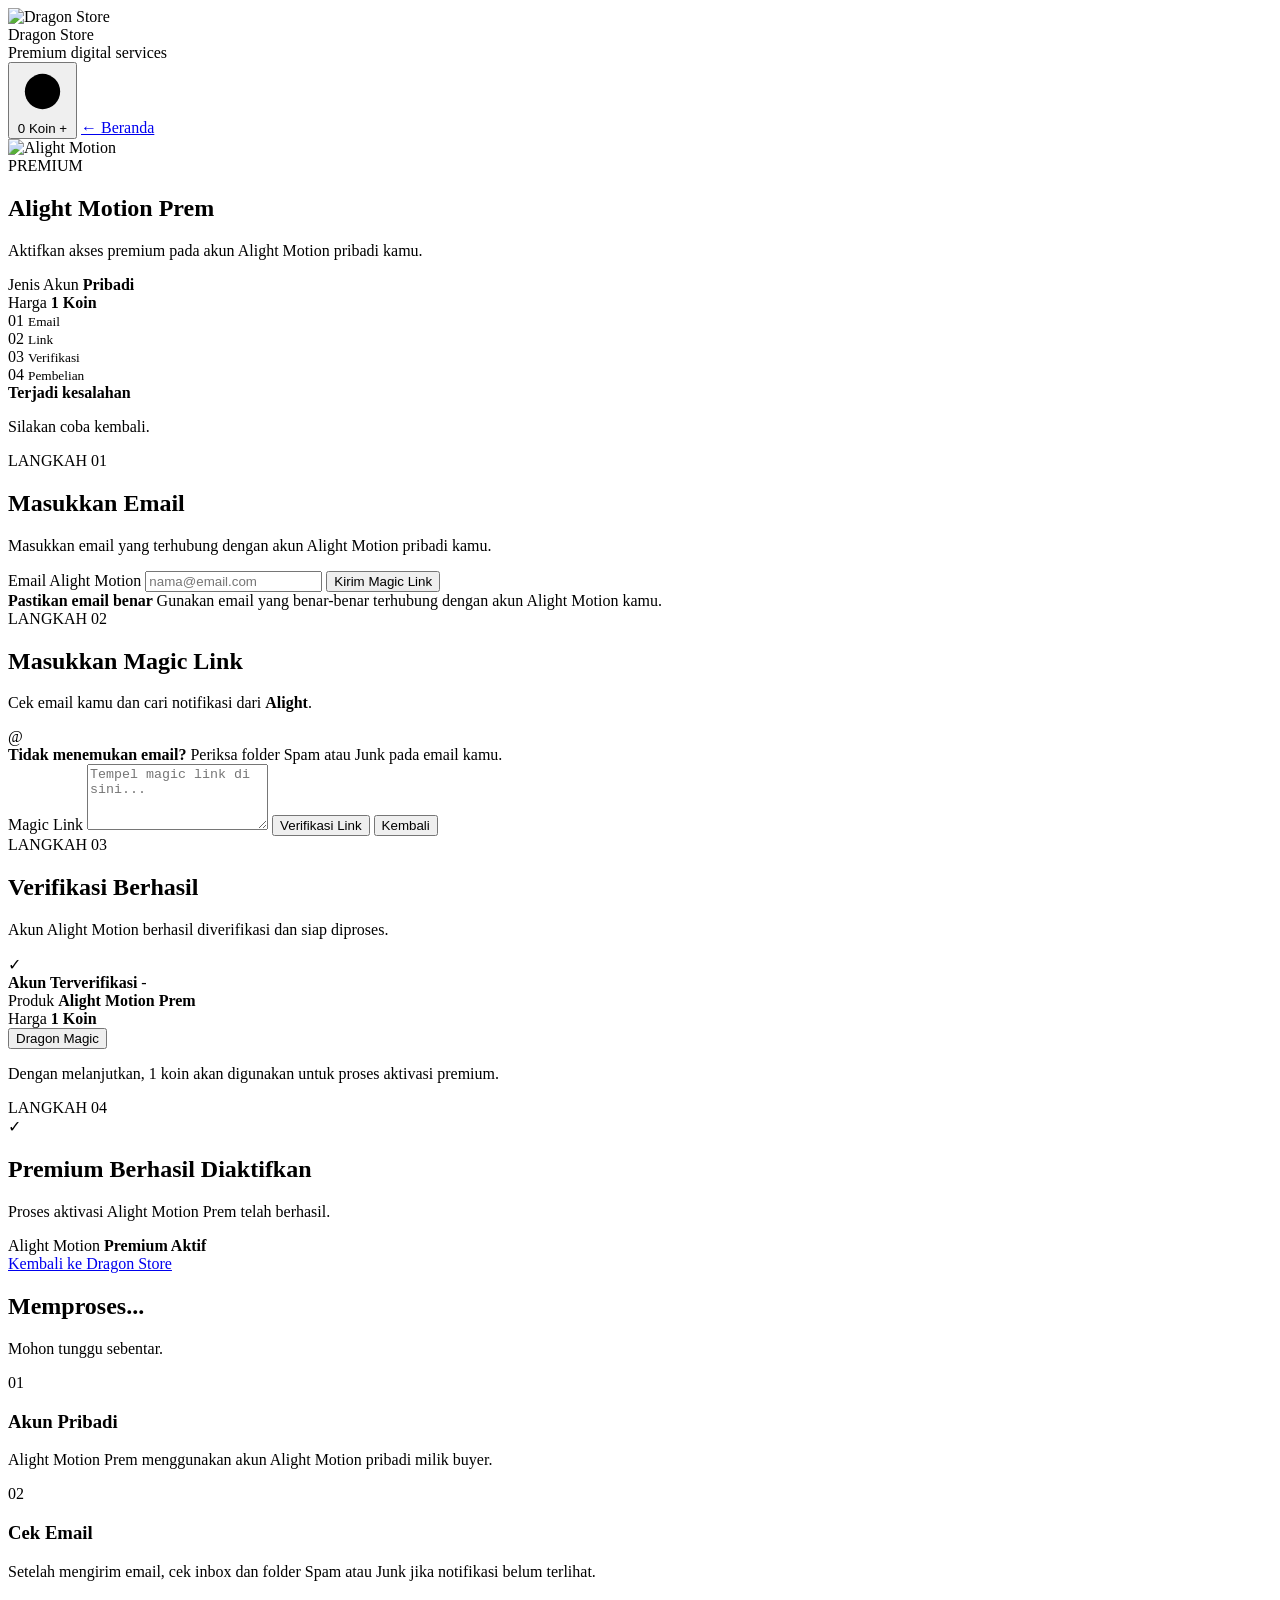
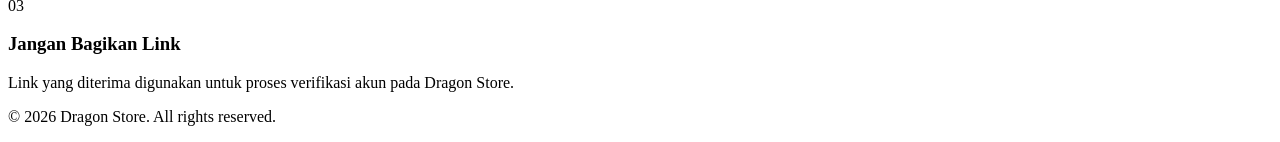
==== index/alight-motion.html @ 402cc70d "Rename alight-motion.html to index/alight-motion.html" ====
<!DOCTYPE html>
<html lang="id">

<head>
  <meta charset="UTF-8">

  <meta
    name="viewport"
    content="width=device-width, initial-scale=1.0"
  >

  <title>Alight Motion Prem - Dragon Store</title>

  <link
    rel="stylesheet"
    href="../css/am.css"
  >
</head>

<body>

<!-- =========================
     NAVBAR
========================== -->

<header class="navbar">

  <div class="brand">

    <img
      src="../assets/logo.jpg"
      alt="Dragon Store"
      class="brand-logo"
    >

    <div>

      <div class="brand-name">
        Dragon Store
      </div>

      <div class="brand-subtitle">
        Premium digital services
      </div>

    </div>

  </div>


  <div class="nav-actions">

    <!-- COIN BALANCE -->

    <button
      class="coin-pill"
      id="openTopup"
      type="button"
    >

      <svg
        class="icon coin-icon"
        viewBox="0 0 24 24"
        aria-hidden="true"
      >

        <circle
          cx="12"
          cy="12"
          r="8"
        ></circle>

        <path
          d="M9.5 9.5c.4-1 1.4-1.5 2.6-1.5
             1.4 0 2.4.7 2.4 1.8
             0 1.2-1.1 1.7-2.5 1.9
             -1.3.2-2.5.7-2.5 1.9
             0 1.1 1 1.9 2.5 1.9
             1.2 0 2.2-.5 2.6-1.5"
        ></path>

        <path
          d="M12 6.8v10.4"
        ></path>

      </svg>


      <span id="coinBalance">
        0
      </span>


      <span class="coin-label">
        Koin
      </span>


      <span class="plus">
        +
      </span>

    </button>


    <!-- KEMBALI KE BERANDA -->

    <a
      href="../index.html"
      class="history-nav-btn"
    >
      ← Beranda
    </a>

  </div>

</header>


<!-- =========================
     MAIN
========================== -->

<main class="am-page">


  <!-- =========================
       PRODUCT HEADER
  ========================== -->

  <section class="am-hero">

    <div class="am-product-icon">

      <img
        src="../assets/am.jpg"
        alt="Alight Motion"
      >

    </div>


    <span class="eyebrow">
      PREMIUM
    </span>


    <h1>
      Alight Motion Prem
    </h1>


    <p>
      Aktifkan akses premium pada
      akun Alight Motion pribadi kamu.
    </p>


    <div class="am-product-info">

      <div>

        <span>
          Jenis Akun
        </span>

        <strong>
          Pribadi
        </strong>

      </div>


      <div>

        <span>
          Harga
        </span>

        <strong>
          1 Koin
        </strong>

      </div>

    </div>

  </section>


  <!-- =========================
       PURCHASE FLOW
  ========================== -->

  <section class="am-card">


    <!-- STEP INDICATOR -->

    <div class="am-steps">

      <div
        class="am-step active"
        id="indicatorEmail"
      >

        <span>
          01
        </span>

        <small>
          Email
        </small>

      </div>


      <div
        class="am-step"
        id="indicatorLink"
      >

        <span>
          02
        </span>

        <small>
          Link
        </small>

      </div>


      <div
        class="am-step"
        id="indicatorVerify"
      >

        <span>
          03
        </span>

        <small>
          Verifikasi
        </small>

      </div>


      <div
        class="am-step"
        id="indicatorPurchase"
      >

        <span>
          04
        </span>

        <small>
          Pembelian
        </small>

      </div>

    </div>


    <!-- =========================
         ERROR
    ========================== -->

    <div
      class="am-error"
      id="errorBox"
    >

      <strong>
        Terjadi kesalahan
      </strong>

      <p id="errorText">
        Silakan coba kembali.
      </p>

    </div>


    <!-- =========================
         STEP 1
    ========================== -->

    <div
      class="am-panel active"
      id="stepEmail"
    >

      <span class="am-panel-label">
        LANGKAH 01
      </span>


      <h2>
        Masukkan Email
      </h2>


      <p>
        Masukkan email yang terhubung
        dengan akun Alight Motion pribadi
        kamu.
      </p>


      <label
        for="email"
        class="am-label"
      >
        Email Alight Motion
      </label>


      <input
        type="email"
        id="email"
        class="am-input"
        placeholder="nama@email.com"
        autocomplete="email"
      >


      <button
        type="button"
        id="sendBtn"
        class="am-button"
      >
        Kirim Magic Link
      </button>


      <div class="am-help">

        <strong>
          Pastikan email benar
        </strong>

        <span>
          Gunakan email yang benar-benar
          terhubung dengan akun Alight Motion
          kamu.
        </span>

      </div>

    </div>


    <!-- =========================
         STEP 2
    ========================== -->

    <div
      class="am-panel"
      id="stepLink"
    >

      <span class="am-panel-label">
        LANGKAH 02
      </span>


      <h2>
        Masukkan Magic Link
      </h2>


      <p>
        Cek email kamu dan cari notifikasi
        dari <strong>Alight</strong>.
      </p>


      <div class="am-mail-guide">

        <div class="am-mail-icon">
          @
        </div>


        <div>

          <strong>
            Tidak menemukan email?
          </strong>

          <span>
            Periksa folder Spam atau Junk
            pada email kamu.
          </span>

        </div>

      </div>


      <label
        for="magicLink"
        class="am-label"
      >
        Magic Link
      </label>


      <textarea
        id="magicLink"
        class="am-input am-textarea"
        placeholder="Tempel magic link di sini..."
        rows="4"
      ></textarea>


      <button
        type="button"
        id="verifyBtn"
        class="am-button"
      >
        Verifikasi Link
      </button>


      <button
        type="button"
        id="backEmailBtn"
        class="am-secondary-button"
      >
        Kembali
      </button>

    </div>


    <!-- =========================
         STEP 3
    ========================== -->

    <div
      class="am-panel"
      id="stepVerify"
    >

      <span class="am-panel-label">
        LANGKAH 03
      </span>


      <h2>
        Verifikasi Berhasil
      </h2>


      <p>
        Akun Alight Motion berhasil
        diverifikasi dan siap diproses.
      </p>


      <div class="am-verified">

        <div class="am-verified-icon">
          ✓
        </div>


        <div>

          <strong>
            Akun Terverifikasi
          </strong>

          <span id="verifiedEmail">
            -
          </span>

        </div>

      </div>


      <div class="am-purchase-box">

        <div>

          <span>
            Produk
          </span>

          <strong>
            Alight Motion Prem
          </strong>

        </div>


        <div>

          <span>
            Harga
          </span>

          <strong>
            1 Koin
          </strong>

        </div>

      </div>


      <button
        type="button"
        id="purchaseBtn"
        class="am-button"
      >
        Dragon Magic
      </button>


      <p class="am-small-note">
        Dengan melanjutkan, 1 koin akan
        digunakan untuk proses aktivasi
        premium.
      </p>

    </div>


    <!-- =========================
         STEP 4
    ========================== -->

    <div
      class="am-panel"
      id="stepPurchase"
    >

      <span class="am-panel-label">
        LANGKAH 04
      </span>


      <div class="am-success-icon">
        ✓
      </div>


      <h2>
        Premium Berhasil Diaktifkan
      </h2>


      <p>
        Proses aktivasi Alight Motion Prem
        telah berhasil.
      </p>


      <div class="am-success-box">

        <span>
          Alight Motion
        </span>

        <strong>
          Premium Aktif
        </strong>

      </div>


      <a
        href="../index.html"
        class="am-button am-home-button"
      >
        Kembali ke Dragon Store
      </a>

    </div>


    <!-- =========================
         LOADING
    ========================== -->

    <div
      class="am-loading"
      id="stepLoading"
    >

      <div class="am-spinner"></div>


      <h2 id="loadingTitle">
        Memproses...
      </h2>


      <p id="loadingText">
        Mohon tunggu sebentar.
      </p>

    </div>

  </section>


  <!-- =========================
       INFORMATION
  ========================== -->

  <section class="am-information">


    <div class="am-info-card">

      <span class="am-info-number">
        01
      </span>

      <div>

        <h3>
          Akun Pribadi
        </h3>

        <p>
          Alight Motion Prem menggunakan
          akun Alight Motion pribadi milik
          buyer.
        </p>

      </div>

    </div>


    <div class="am-info-card">

      <span class="am-info-number">
        02
      </span>

      <div>

        <h3>
          Cek Email
        </h3>

        <p>
          Setelah mengirim email, cek inbox
          dan folder Spam atau Junk jika
          notifikasi belum terlihat.
        </p>

      </div>

    </div>


    <div class="am-info-card">

      <span class="am-info-number">
        03
      </span>

      <div>

        <h3>
          Jangan Bagikan Link
        </h3>

        <p>
          Link yang diterima digunakan untuk
          proses verifikasi akun pada Dragon
          Store.
        </p>

      </div>

    </div>

  </section>

</main>


<!-- =========================
     FOOTER
========================== -->

<footer class="am-footer">

  <p>
    © 2026 Dragon Store. All rights reserved.
  </p>

</footer>


<!-- =========================
     JAVASCRIPT
========================== -->

<script
  type="module"
  src="../java script/am.js"
></script>

</body>
</html>
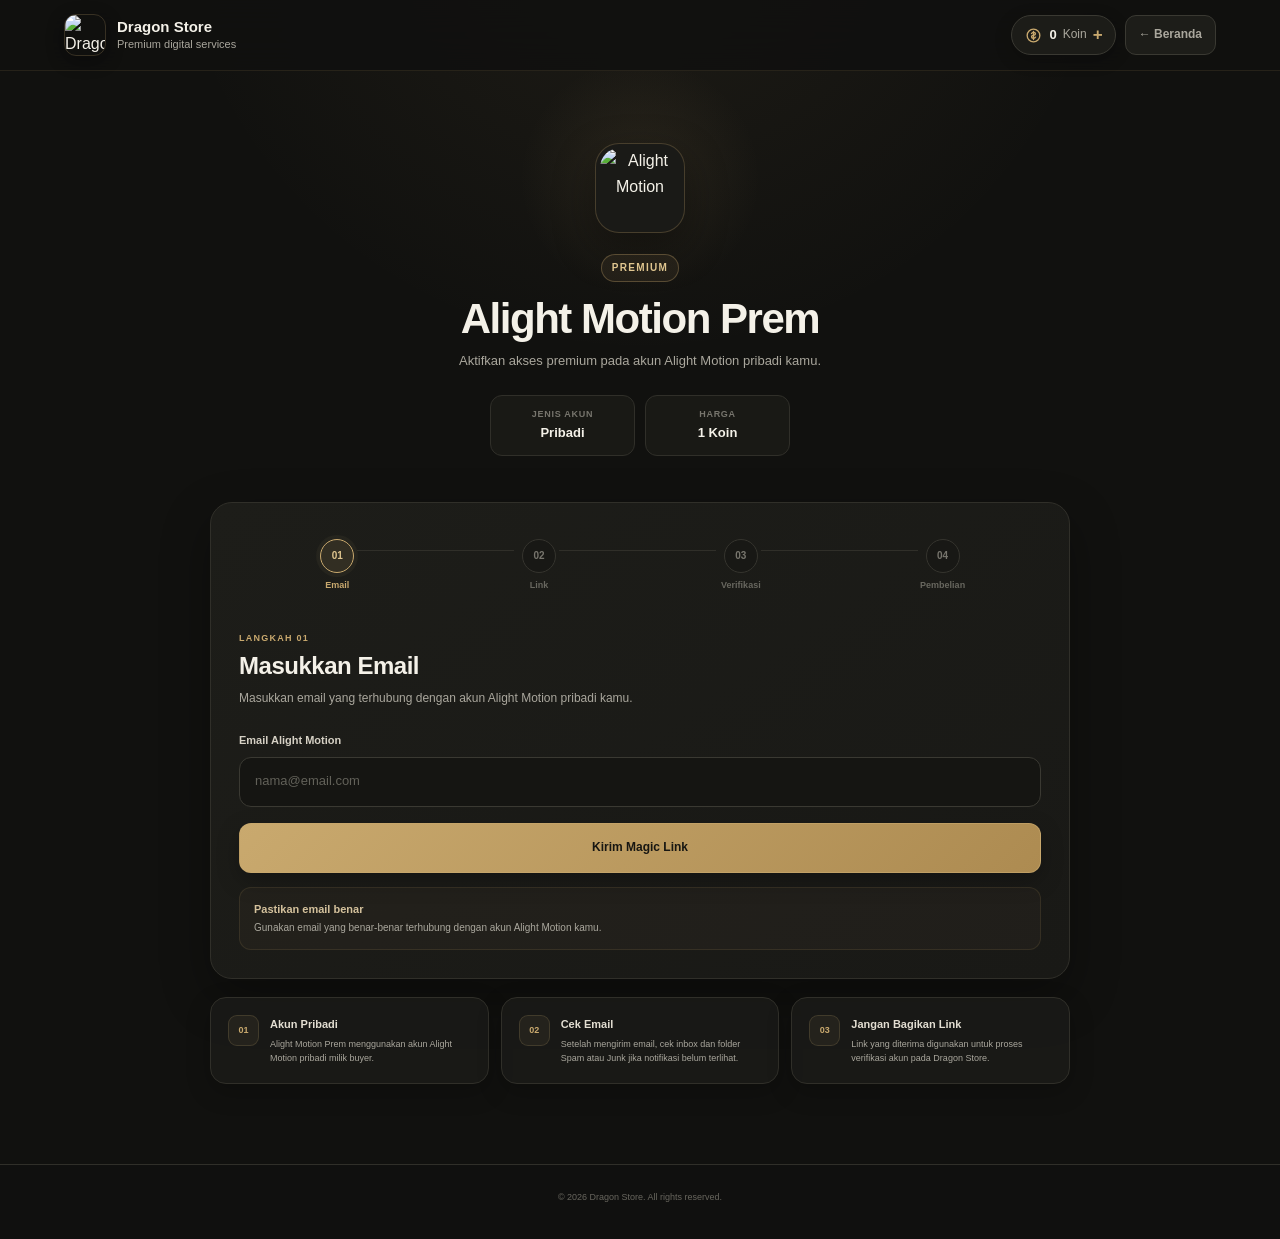
==== commit fcc055eb: "Add files via upload" ====
--- a/index/alight-motion.html
+++ b/index/alight-motion.html
@@ -715,4 +715,4 @@
 ></script>
 
 </body>
-</html>
+</html>
--- a/css/am.css
+++ b/css/am.css
@@ -0,0 +1,1766 @@
+/* =========================================================
+   DRAGON STORE
+   ALIGHT MOTION PREMIUM
+   DARK GOLD THEME
+========================================================= */
+
+:root {
+  --bg: #11110f;
+  --bg-soft: #181815;
+  --card: #1d1d19;
+  --card-soft: #22221d;
+
+  --text: #f4f1e8;
+  --muted: #aaa79d;
+  --muted-dark: #77756d;
+
+  --gold: #c9a96e;
+  --gold-light: #dfc58f;
+  --gold-dark: #a98950;
+
+  --border: #302f29;
+  --border-light: #3a3932;
+
+  --success: #7db394;
+  --success-bg: #18251d;
+
+  --danger: #d98282;
+  --danger-bg: #291b1b;
+
+  --shadow:
+    0 18px 50px rgba(0, 0, 0, 0.32);
+
+  --shadow-soft:
+    0 8px 25px rgba(0, 0, 0, 0.22);
+
+  --radius: 18px;
+}
+
+
+/* =========================================================
+   RESET
+========================================================= */
+
+* {
+  box-sizing: border-box;
+}
+
+html {
+  scroll-behavior: smooth;
+}
+
+body {
+  margin: 0;
+  min-height: 100vh;
+
+  background:
+    radial-gradient(
+      circle at 50% -10%,
+      rgba(201, 169, 110, 0.08),
+      transparent 32%
+    ),
+    var(--bg);
+
+  color: var(--text);
+
+  font-family:
+    Inter,
+    -apple-system,
+    BlinkMacSystemFont,
+    "Segoe UI",
+    sans-serif;
+
+  line-height: 1.6;
+}
+
+button,
+input,
+textarea {
+  font: inherit;
+}
+
+button {
+  cursor: pointer;
+}
+
+a {
+  color: inherit;
+  text-decoration: none;
+}
+
+
+/* =========================================================
+   NAVBAR
+========================================================= */
+
+.navbar {
+  position: sticky;
+  top: 0;
+  z-index: 100;
+
+  width: 100%;
+
+  display: flex;
+  align-items: center;
+  justify-content: space-between;
+
+  gap: 20px;
+
+  padding: 14px 5%;
+
+  background:
+    rgba(17, 17, 15, 0.88);
+
+  border-bottom:
+    1px solid rgba(201, 169, 110, 0.12);
+
+  backdrop-filter: blur(18px);
+  -webkit-backdrop-filter: blur(18px);
+}
+
+
+/* =========================================================
+   BRAND
+========================================================= */
+
+.brand {
+  display: flex;
+  align-items: center;
+
+  gap: 11px;
+
+  min-width: 0;
+}
+
+.brand-logo {
+  width: 42px;
+  height: 42px;
+
+  display: block;
+
+  object-fit: cover;
+
+  border-radius: 12px;
+
+  border:
+    1px solid rgba(201, 169, 110, 0.22);
+
+  box-shadow:
+    0 5px 18px rgba(0, 0, 0, 0.3);
+}
+
+.brand-name {
+  color: var(--text);
+
+  font-size: 15px;
+  font-weight: 750;
+
+  line-height: 1.2;
+}
+
+.brand-subtitle {
+  margin-top: 2px;
+
+  color: var(--muted);
+
+  font-size: 11px;
+
+  line-height: 1.2;
+}
+
+
+/* =========================================================
+   NAV ACTIONS
+========================================================= */
+
+.nav-actions {
+  display: flex;
+  align-items: center;
+
+  gap: 9px;
+}
+
+
+/* =========================================================
+   COIN PILL
+========================================================= */
+
+.coin-pill {
+  min-height: 40px;
+
+  display: inline-flex;
+  align-items: center;
+
+  gap: 6px;
+
+  padding: 0 12px;
+
+  border:
+    1px solid var(--border-light);
+
+  border-radius: 999px;
+
+  background:
+    rgba(29, 29, 25, 0.95);
+
+  color: var(--text);
+
+  box-shadow:
+    0 5px 18px rgba(0, 0, 0, 0.2);
+
+  transition:
+    border-color 0.2s ease,
+    background 0.2s ease,
+    transform 0.2s ease;
+}
+
+.coin-pill:hover {
+  border-color:
+    rgba(201, 169, 110, 0.55);
+
+  background:
+    #24241f;
+
+  transform:
+    translateY(-1px);
+}
+
+.coin-pill:active {
+  transform:
+    translateY(0);
+}
+
+
+/* COIN SVG */
+
+.icon {
+  width: 19px;
+  height: 19px;
+}
+
+.coin-icon {
+  fill: none;
+
+  stroke: var(--gold);
+
+  stroke-width: 1.7;
+
+  stroke-linecap: round;
+  stroke-linejoin: round;
+}
+
+#coinBalance {
+  color: var(--text);
+
+  font-size: 13px;
+  font-weight: 750;
+}
+
+.coin-label {
+  color: var(--muted);
+
+  font-size: 12px;
+}
+
+.plus {
+  color: var(--gold);
+
+  font-size: 17px;
+  font-weight: 700;
+}
+
+
+/* =========================================================
+   BACK HOME
+========================================================= */
+
+.history-nav-btn {
+  min-height: 40px;
+
+  display: inline-flex;
+  align-items: center;
+  justify-content: center;
+
+  padding: 0 13px;
+
+  border:
+    1px solid var(--border-light);
+
+  border-radius: 11px;
+
+  background:
+    var(--card);
+
+  color: var(--muted);
+
+  font-size: 12px;
+  font-weight: 650;
+
+  transition:
+    color 0.2s ease,
+    border-color 0.2s ease,
+    background 0.2s ease;
+}
+
+.history-nav-btn:hover {
+  color: var(--gold-light);
+
+  border-color:
+    rgba(201, 169, 110, 0.5);
+
+  background:
+    var(--card-soft);
+}
+
+
+/* =========================================================
+   MAIN
+========================================================= */
+
+.am-page {
+  width: min(100%, 900px);
+
+  margin: 0 auto;
+
+  padding:
+    62px 20px
+    80px;
+}
+
+
+/* =========================================================
+   HERO
+========================================================= */
+
+.am-hero {
+  position: relative;
+
+  text-align: center;
+
+  padding:
+    10px 10px
+    46px;
+}
+
+.am-hero::before {
+  content: "";
+
+  position: absolute;
+
+  width: 250px;
+  height: 250px;
+
+  top: -80px;
+  left: 50%;
+
+  transform:
+    translateX(-50%);
+
+  background:
+    radial-gradient(
+      circle,
+      rgba(201, 169, 110, 0.10),
+      transparent 68%
+    );
+
+  pointer-events: none;
+
+  z-index: -1;
+}
+
+
+/* =========================================================
+   PRODUCT ICON
+========================================================= */
+
+.am-product-icon {
+  width: 90px;
+  height: 90px;
+
+  margin:
+    0 auto
+    20px;
+
+  padding: 4px;
+
+  background:
+    #1a1a17;
+
+  border:
+    1px solid rgba(201, 169, 110, 0.25);
+
+  border-radius: 24px;
+
+  box-shadow:
+    0 15px 40px rgba(0, 0, 0, 0.38);
+
+  overflow: hidden;
+}
+
+.am-product-icon img {
+  width: 100%;
+  height: 100%;
+
+  display: block;
+
+  object-fit: cover;
+
+  border-radius: 20px;
+}
+
+
+/* =========================================================
+   EYEBROW
+========================================================= */
+
+.eyebrow {
+  display: inline-flex;
+  align-items: center;
+
+  padding:
+    5px 10px;
+
+  border:
+    1px solid rgba(201, 169, 110, 0.32);
+
+  border-radius: 999px;
+
+  background:
+    rgba(201, 169, 110, 0.08);
+
+  color: var(--gold-light);
+
+  font-size: 10px;
+  font-weight: 800;
+
+  letter-spacing:
+    0.13em;
+}
+
+
+/* =========================================================
+   HERO TITLE
+========================================================= */
+
+.am-hero h1 {
+  margin:
+    14px 0
+    9px;
+
+  color: var(--text);
+
+  font-size:
+    clamp(28px, 5vw, 42px);
+
+  line-height: 1.1;
+
+  letter-spacing:
+    -0.035em;
+}
+
+.am-hero > p {
+  max-width: 560px;
+
+  margin:
+    0 auto
+    23px;
+
+  color: var(--muted);
+
+  font-size: 13px;
+}
+
+
+/* =========================================================
+   PRODUCT INFO
+========================================================= */
+
+.am-product-info {
+  display: flex;
+  justify-content: center;
+
+  flex-wrap: wrap;
+
+  gap: 10px;
+}
+
+.am-product-info > div {
+  min-width: 145px;
+
+  padding:
+    11px 18px;
+
+  border:
+    1px solid var(--border);
+
+  border-radius: 12px;
+
+  background:
+    rgba(29, 29, 25, 0.7);
+}
+
+.am-product-info span {
+  display: block;
+
+  margin-bottom: 2px;
+
+  color: var(--muted-dark);
+
+  font-size: 9px;
+  font-weight: 700;
+
+  text-transform: uppercase;
+
+  letter-spacing:
+    0.08em;
+}
+
+.am-product-info strong {
+  display: block;
+
+  color: var(--text);
+
+  font-size: 13px;
+}
+
+
+/* =========================================================
+   PURCHASE CARD
+========================================================= */
+
+.am-card {
+  width: 100%;
+
+  padding: 28px;
+
+  background:
+    linear-gradient(
+      145deg,
+      #1d1d19,
+      #191916
+    );
+
+  border:
+    1px solid var(--border);
+
+  border-radius: 22px;
+
+  box-shadow:
+    var(--shadow);
+
+  overflow: hidden;
+}
+
+
+/* =========================================================
+   STEP INDICATORS
+========================================================= */
+
+.am-steps {
+  display: grid;
+
+  grid-template-columns:
+    repeat(4, 1fr);
+
+  gap: 5px;
+
+  margin-bottom: 30px;
+}
+
+.am-step {
+  position: relative;
+
+  display: flex;
+  flex-direction: column;
+  align-items: center;
+
+  gap: 5px;
+
+  padding:
+    8px 4px;
+
+  color:
+    #68675f;
+}
+
+.am-step::after {
+  content: "";
+
+  position: absolute;
+
+  top: 19px;
+
+  left:
+    calc(50% + 20px);
+
+  width:
+    calc(100% - 40px);
+
+  height: 1px;
+
+  background:
+    #302f29;
+}
+
+.am-step:last-child::after {
+  display: none;
+}
+
+.am-step span {
+  position: relative;
+
+  z-index: 2;
+
+  width: 34px;
+  height: 34px;
+
+  display: flex;
+  align-items: center;
+  justify-content: center;
+
+  border:
+    1px solid #35342e;
+
+  border-radius: 50%;
+
+  background:
+    #181815;
+
+  color:
+    #77756d;
+
+  font-size: 10px;
+  font-weight: 750;
+
+  transition:
+    background 0.25s ease,
+    border-color 0.25s ease,
+    color 0.25s ease,
+    box-shadow 0.25s ease;
+}
+
+.am-step small {
+  color: inherit;
+
+  font-size: 9px;
+  font-weight: 650;
+
+  white-space: nowrap;
+}
+
+.am-step.active {
+  color:
+    var(--gold);
+}
+
+.am-step.active span {
+  border-color:
+    var(--gold);
+
+  background:
+    rgba(201, 169, 110, 0.12);
+
+  color:
+    var(--gold-light);
+
+  box-shadow:
+    0 0 0 4px
+    rgba(201, 169, 110, 0.05);
+}
+
+
+/* =========================================================
+   ERROR
+========================================================= */
+
+.am-error {
+  display: none;
+
+  margin-bottom: 20px;
+
+  padding:
+    14px 16px;
+
+  background:
+    var(--danger-bg);
+
+  border:
+    1px solid rgba(217, 130, 130, 0.25);
+
+  border-radius: 13px;
+}
+
+.am-error.show {
+  display: block;
+}
+
+.am-error strong {
+  display: block;
+
+  margin-bottom: 2px;
+
+  color:
+    #e39a9a;
+
+  font-size: 12px;
+}
+
+.am-error p {
+  margin: 0;
+
+  color:
+    #ad8585;
+
+  font-size: 11px;
+}
+
+
+/* =========================================================
+   PANELS
+========================================================= */
+
+.am-panel {
+  display: none;
+
+  animation:
+    amFadeIn 0.28s ease;
+}
+
+.am-panel.active {
+  display: block;
+}
+
+@keyframes amFadeIn {
+  from {
+    opacity: 0;
+
+    transform:
+      translateY(7px);
+  }
+
+  to {
+    opacity: 1;
+
+    transform:
+      translateY(0);
+  }
+}
+
+
+/* =========================================================
+   PANEL TEXT
+========================================================= */
+
+.am-panel-label {
+  display: block;
+
+  margin-bottom: 7px;
+
+  color:
+    var(--gold);
+
+  font-size: 9px;
+  font-weight: 800;
+
+  letter-spacing:
+    0.14em;
+}
+
+.am-panel h2 {
+  margin:
+    0 0 8px;
+
+  color:
+    var(--text);
+
+  font-size: 24px;
+
+  line-height: 1.2;
+
+  letter-spacing:
+    -0.02em;
+}
+
+.am-panel > p {
+  margin:
+    0 0 24px;
+
+  color:
+    var(--muted);
+
+  font-size: 12px;
+}
+
+
+/* =========================================================
+   LABEL
+========================================================= */
+
+.am-label {
+  display: block;
+
+  margin-bottom: 7px;
+
+  color:
+    #d6d1c5;
+
+  font-size: 11px;
+  font-weight: 700;
+}
+
+
+/* =========================================================
+   INPUT
+========================================================= */
+
+.am-input {
+  width: 100%;
+
+  min-height: 50px;
+
+  padding:
+    0 15px;
+
+  border:
+    1px solid var(--border-light);
+
+  border-radius: 12px;
+
+  outline: none;
+
+  background:
+    #151512;
+
+  color:
+    var(--text);
+
+  font-size: 13px;
+
+  transition:
+    border-color 0.2s ease,
+    box-shadow 0.2s ease,
+    background 0.2s ease;
+}
+
+.am-input::placeholder {
+  color:
+    #626159;
+}
+
+.am-input:hover {
+  border-color:
+    #45443c;
+}
+
+.am-input:focus {
+  border-color:
+    rgba(201, 169, 110, 0.7);
+
+  background:
+    #181815;
+
+  box-shadow:
+    0 0 0 3px
+    rgba(201, 169, 110, 0.08);
+}
+
+.am-textarea {
+  display: block;
+
+  min-height: 120px;
+
+  padding:
+    14px 15px;
+
+  resize: vertical;
+
+  line-height: 1.5;
+}
+
+
+/* =========================================================
+   GOLD BUTTON
+========================================================= */
+
+.am-button {
+  width: 100%;
+
+  min-height: 50px;
+
+  margin-top: 16px;
+
+  padding:
+    0 20px;
+
+  border:
+    1px solid
+    rgba(201, 169, 110, 0.6);
+
+  border-radius: 12px;
+
+  background:
+    linear-gradient(
+      135deg,
+      #c9a96e,
+      #ad8b51
+    );
+
+  color:
+    #171612;
+
+  font-size: 12px;
+  font-weight: 800;
+
+  box-shadow:
+    0 8px 22px
+    rgba(0, 0, 0, 0.25);
+
+  transition:
+    transform 0.2s ease,
+    filter 0.2s ease,
+    box-shadow 0.2s ease;
+}
+
+.am-button:hover {
+  filter:
+    brightness(1.08);
+
+  transform:
+    translateY(-1px);
+
+  box-shadow:
+    0 11px 27px
+    rgba(0, 0, 0, 0.34);
+}
+
+.am-button:active {
+  transform:
+    translateY(0);
+}
+
+.am-button:disabled {
+  cursor:
+    not-allowed;
+
+  opacity:
+    0.5;
+
+  filter:
+    grayscale(0.25);
+
+  transform:
+    none;
+
+  box-shadow:
+    none;
+}
+
+
+/* =========================================================
+   SECONDARY BUTTON
+========================================================= */
+
+.am-secondary-button {
+  width: 100%;
+
+  min-height: 47px;
+
+  margin-top: 9px;
+
+  border:
+    1px solid var(--border-light);
+
+  border-radius: 12px;
+
+  background:
+    transparent;
+
+  color:
+    var(--muted);
+
+  font-size: 12px;
+  font-weight: 650;
+
+  transition:
+    color 0.2s ease,
+    border-color 0.2s ease,
+    background 0.2s ease;
+}
+
+.am-secondary-button:hover {
+  color:
+    var(--text);
+
+  border-color:
+    #4a4840;
+
+  background:
+    rgba(255, 255, 255, 0.025);
+}
+
+
+/* =========================================================
+   HELP
+========================================================= */
+
+.am-help {
+  display: flex;
+  flex-direction: column;
+
+  gap: 2px;
+
+  margin-top: 14px;
+
+  padding:
+    13px 14px;
+
+  border:
+    1px solid rgba(201, 169, 110, 0.12);
+
+  border-radius: 12px;
+
+  background:
+    rgba(201, 169, 110, 0.045);
+}
+
+.am-help strong {
+  color:
+    #d5c29d;
+
+  font-size: 11px;
+}
+
+.am-help span {
+  color:
+    var(--muted);
+
+  font-size: 10px;
+}
+
+
+/* =========================================================
+   MAIL GUIDE
+========================================================= */
+
+.am-mail-guide {
+  display: flex;
+  align-items: center;
+
+  gap: 12px;
+
+  margin-bottom: 20px;
+
+  padding:
+    14px;
+
+  border:
+    1px solid var(--border);
+
+  border-radius: 13px;
+
+  background:
+    #191916;
+}
+
+.am-mail-icon {
+  flex: 0 0 auto;
+
+  width: 40px;
+  height: 40px;
+
+  display: flex;
+  align-items: center;
+  justify-content: center;
+
+  border:
+    1px solid rgba(201, 169, 110, 0.18);
+
+  border-radius: 11px;
+
+  background:
+    rgba(201, 169, 110, 0.08);
+
+  color:
+    var(--gold);
+
+  font-size: 17px;
+  font-weight: 800;
+}
+
+.am-mail-guide strong {
+  display: block;
+
+  color:
+    #ddd8cc;
+
+  font-size: 11px;
+}
+
+.am-mail-guide span {
+  display: block;
+
+  margin-top: 2px;
+
+  color:
+    var(--muted);
+
+  font-size: 10px;
+}
+
+
+/* =========================================================
+   VERIFIED
+========================================================= */
+
+.am-verified {
+  display: flex;
+  align-items: center;
+
+  gap: 12px;
+
+  margin-bottom: 16px;
+
+  padding:
+    15px;
+
+  border:
+    1px solid rgba(125, 179, 148, 0.2);
+
+  border-radius: 13px;
+
+  background:
+    var(--success-bg);
+}
+
+.am-verified-icon {
+  flex: 0 0 auto;
+
+  width: 42px;
+  height: 42px;
+
+  display: flex;
+  align-items: center;
+  justify-content: center;
+
+  border-radius: 50%;
+
+  background:
+    rgba(125, 179, 148, 0.12);
+
+  color:
+    var(--success);
+
+  font-size: 17px;
+  font-weight: 800;
+}
+
+.am-verified strong {
+  display: block;
+
+  color:
+    #d9e8dc;
+
+  font-size: 11px;
+}
+
+.am-verified span {
+  display: block;
+
+  margin-top: 2px;
+
+  color:
+    var(--muted);
+
+  font-size: 10px;
+
+  word-break: break-word;
+}
+
+
+/* =========================================================
+   PURCHASE BOX
+========================================================= */
+
+.am-purchase-box {
+  display: grid;
+
+  grid-template-columns:
+    repeat(2, 1fr);
+
+  gap: 10px;
+
+  margin-top: 14px;
+}
+
+.am-purchase-box > div {
+  padding:
+    14px;
+
+  border:
+    1px solid var(--border);
+
+  border-radius: 12px;
+
+  background:
+    #181815;
+}
+
+.am-purchase-box span {
+  display: block;
+
+  margin-bottom: 3px;
+
+  color:
+    var(--muted-dark);
+
+  font-size: 9px;
+
+  text-transform: uppercase;
+
+  letter-spacing:
+    0.06em;
+}
+
+.am-purchase-box strong {
+  display: block;
+
+  color:
+    var(--text);
+
+  font-size: 12px;
+}
+
+
+/* =========================================================
+   SMALL NOTE
+========================================================= */
+
+.am-small-note {
+  margin:
+    10px 0 0 !important;
+
+  color:
+    #77756d !important;
+
+  text-align: center;
+
+  font-size: 9px !important;
+}
+
+
+/* =========================================================
+   SUCCESS
+========================================================= */
+
+#stepPurchase {
+  text-align: center;
+}
+
+.am-success-icon {
+  width: 68px;
+  height: 68px;
+
+  display: flex;
+  align-items: center;
+  justify-content: center;
+
+  margin:
+    5px auto
+    20px;
+
+  border:
+    1px solid rgba(125, 179, 148, 0.25);
+
+  border-radius: 50%;
+
+  background:
+    rgba(125, 179, 148, 0.1);
+
+  color:
+    var(--success);
+
+  font-size: 27px;
+  font-weight: 800;
+
+  box-shadow:
+    0 10px 30px
+    rgba(0, 0, 0, 0.25);
+}
+
+#stepPurchase > p {
+  max-width: 500px;
+
+  margin-left: auto;
+  margin-right: auto;
+}
+
+.am-success-box {
+  display: flex;
+  align-items: center;
+  justify-content: space-between;
+
+  gap: 15px;
+
+  margin-top: 22px;
+
+  padding:
+    16px;
+
+  border:
+    1px solid rgba(125, 179, 148, 0.2);
+
+  border-radius: 13px;
+
+  background:
+    var(--success-bg);
+
+  text-align: left;
+}
+
+.am-success-box span {
+  color:
+    var(--muted);
+
+  font-size: 10px;
+}
+
+.am-success-box strong {
+  color:
+    var(--success);
+
+  font-size: 11px;
+}
+
+.am-home-button {
+  display: flex;
+  align-items: center;
+  justify-content: center;
+
+  text-decoration: none;
+}
+
+
+/* =========================================================
+   LOADING
+========================================================= */
+
+.am-loading {
+  display: none;
+
+  padding:
+    50px 10px;
+
+  text-align: center;
+
+  animation:
+    amFadeIn 0.28s ease;
+}
+
+.am-loading.active {
+  display: block;
+}
+
+.am-spinner {
+  width: 42px;
+  height: 42px;
+
+  margin:
+    0 auto
+    18px;
+
+  border:
+    3px solid #34332d;
+
+  border-top-color:
+    var(--gold);
+
+  border-radius: 50%;
+
+  animation:
+    amSpin 0.8s linear infinite;
+}
+
+@keyframes amSpin {
+  to {
+    transform:
+      rotate(360deg);
+  }
+}
+
+.am-loading h2 {
+  margin:
+    0 0 6px;
+
+  color:
+    var(--text);
+
+  font-size: 20px;
+}
+
+.am-loading p {
+  margin: 0;
+
+  color:
+    var(--muted);
+
+  font-size: 11px;
+}
+
+
+/* =========================================================
+   INFORMATION
+========================================================= */
+
+.am-information {
+  display: grid;
+
+  grid-template-columns:
+    repeat(3, 1fr);
+
+  gap: 12px;
+
+  margin-top: 18px;
+}
+
+.am-info-card {
+  display: flex;
+  align-items: flex-start;
+
+  gap: 11px;
+
+  padding:
+    17px;
+
+  border:
+    1px solid var(--border);
+
+  border-radius: 16px;
+
+  background:
+    rgba(29, 29, 25, 0.72);
+
+  box-shadow:
+    var(--shadow-soft);
+}
+
+.am-info-number {
+  flex: 0 0 auto;
+
+  width: 31px;
+  height: 31px;
+
+  display: flex;
+  align-items: center;
+  justify-content: center;
+
+  border:
+    1px solid rgba(201, 169, 110, 0.18);
+
+  border-radius: 9px;
+
+  background:
+    rgba(201, 169, 110, 0.07);
+
+  color:
+    var(--gold);
+
+  font-size: 9px;
+  font-weight: 800;
+}
+
+.am-info-card h3 {
+  margin:
+    1px 0 4px;
+
+  color:
+    #e3ded2;
+
+  font-size: 11px;
+}
+
+.am-info-card p {
+  margin: 0;
+
+  color:
+    var(--muted);
+
+  font-size: 9px;
+
+  line-height: 1.55;
+}
+
+
+/* =========================================================
+   FOOTER
+========================================================= */
+
+.am-footer {
+  padding:
+    25px 20px
+    35px;
+
+  border-top:
+    1px solid var(--border);
+
+  background:
+    rgba(17, 17, 15, 0.8);
+
+  text-align: center;
+}
+
+.am-footer p {
+  margin: 0;
+
+  color:
+    #68665e;
+
+  font-size: 9px;
+}
+
+
+/* =========================================================
+   RESPONSIVE
+========================================================= */
+
+@media (max-width: 760px) {
+
+  .navbar {
+    padding:
+      12px 4%;
+  }
+
+  .brand-subtitle {
+    display: none;
+  }
+
+  .brand-name {
+    font-size: 14px;
+  }
+
+  .brand-logo {
+    width: 39px;
+    height: 39px;
+
+    border-radius: 11px;
+  }
+
+  .history-nav-btn {
+    padding:
+      0 10px;
+
+    font-size: 11px;
+  }
+
+  .coin-pill {
+    min-height: 38px;
+
+    padding:
+      0 9px;
+  }
+
+  .coin-label {
+    display: none;
+  }
+
+  .am-page {
+    padding:
+      42px 14px
+      60px;
+  }
+
+  .am-hero {
+    padding:
+      10px 5px
+      35px;
+  }
+
+  .am-card {
+    padding:
+      21px;
+
+    border-radius:
+      20px;
+  }
+
+  .am-information {
+    grid-template-columns:
+      1fr;
+  }
+}
+
+
+/* =========================================================
+   MOBILE
+========================================================= */
+
+@media (max-width: 520px) {
+
+  .navbar {
+    gap: 8px;
+  }
+
+  .nav-actions {
+    gap: 6px;
+  }
+
+  .brand {
+    gap: 8px;
+  }
+
+  .brand-logo {
+    width: 36px;
+    height: 36px;
+  }
+
+  .brand-name {
+    font-size: 13px;
+  }
+
+  .history-nav-btn {
+    min-height: 36px;
+
+    padding:
+      0 9px;
+
+    font-size: 10px;
+  }
+
+  .coin-pill {
+    min-height: 36px;
+
+    padding:
+      0 8px;
+  }
+
+  .coin-icon {
+    width: 17px;
+    height: 17px;
+  }
+
+  #coinBalance {
+    font-size: 11px;
+  }
+
+  .plus {
+    font-size: 15px;
+  }
+
+  .am-product-icon {
+    width: 82px;
+    height: 82px;
+  }
+
+  .am-hero h1 {
+    font-size: 28px;
+  }
+
+  .am-hero > p {
+    font-size: 11px;
+  }
+
+  .am-product-info {
+    display: grid;
+
+    grid-template-columns:
+      repeat(2, 1fr);
+  }
+
+  .am-product-info > div {
+    min-width: 0;
+
+    padding:
+      10px;
+  }
+
+  .am-steps {
+    gap: 2px;
+
+    margin-bottom: 24px;
+  }
+
+  .am-step span {
+    width: 30px;
+    height: 30px;
+
+    font-size: 9px;
+  }
+
+  .am-step::after {
+    top: 17px;
+
+    left:
+      calc(50% + 17px);
+
+    width:
+      calc(100% - 34px);
+  }
+
+  .am-step small {
+    font-size: 8px;
+  }
+
+  .am-panel h2 {
+    font-size: 21px;
+  }
+
+  .am-panel > p {
+    font-size: 11px;
+  }
+
+  .am-purchase-box {
+    grid-template-columns:
+      1fr;
+  }
+
+  .am-mail-guide {
+    align-items:
+      flex-start;
+  }
+
+  .am-info-card {
+    padding:
+      15px;
+  }
+}
+
+
+/* =========================================================
+   VERY SMALL SCREEN
+========================================================= */
+
+@media (max-width: 360px) {
+
+  .brand-name {
+    font-size: 12px;
+  }
+
+  .brand-logo {
+    width: 33px;
+    height: 33px;
+  }
+
+  .history-nav-btn {
+    padding:
+      0 7px;
+
+    font-size: 9px;
+  }
+
+  .coin-pill {
+    padding:
+      0 7px;
+  }
+
+  .am-card {
+    padding:
+      16px;
+  }
+
+  .am-step small {
+    font-size: 7px;
+  }
+
+  .am-hero h1 {
+    font-size: 25px;
+  }
+}
